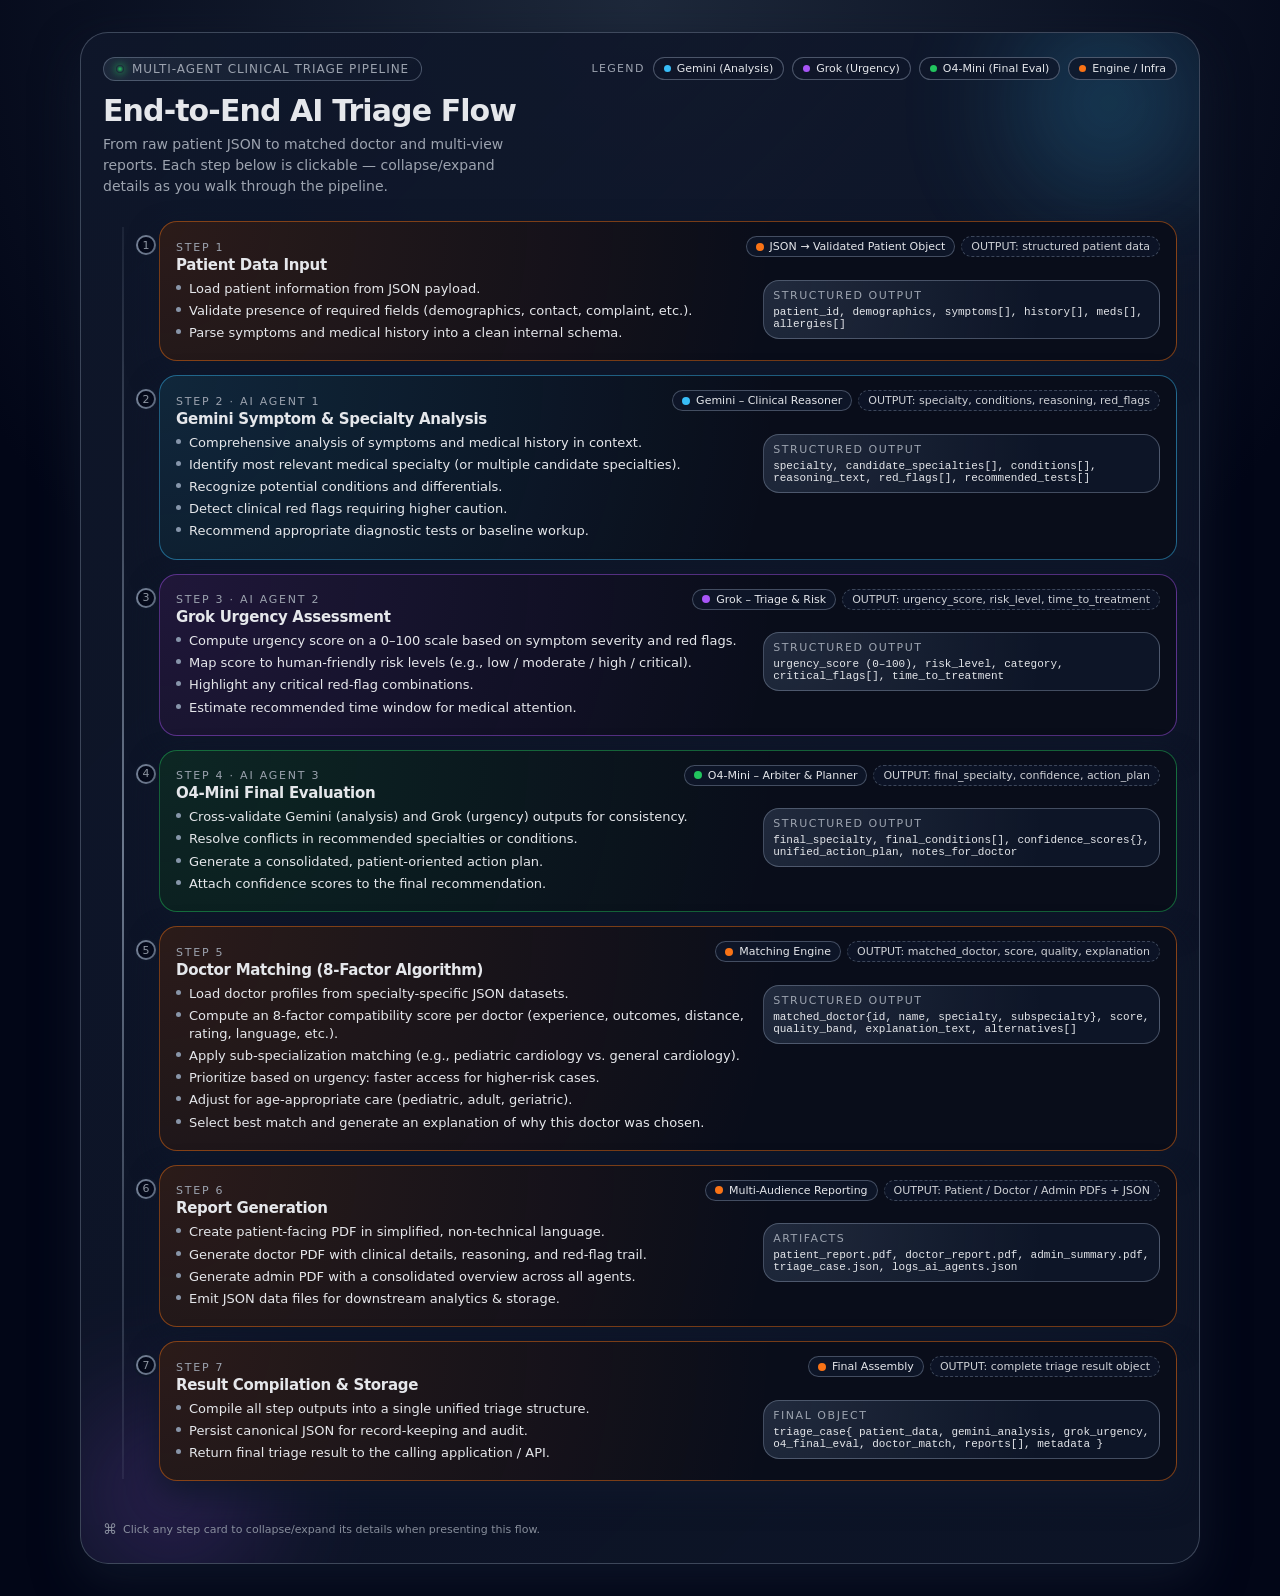
==== architecture.html @ 3b1440f9 "Rename architecture to architecture.html" ====
<!DOCTYPE html>
<html lang="en">
<head>
  <meta charset="UTF-8" />
  <title>AI Triage Pipeline Flow</title>
  <meta name="viewport" content="width=device-width, initial-scale=1" />
  <style>
    :root {
      --bg: #050816;
      --bg-soft: #090d1a;
      --card: #0f172a;
      --accent-1: #38bdf8;
      --accent-2: #a855f7;
      --accent-3: #22c55e;
      --accent-4: #f97316;
      --text-main: #e5e7eb;
      --text-muted: #9ca3af;
      --border-subtle: rgba(148, 163, 184, 0.25);
      --shadow-soft: 0 18px 45px rgba(15, 23, 42, 0.85);
      --radius-xl: 18px;
      --radius-pill: 999px;
      --transition-fast: 180ms ease-out;
    }

    * {
      box-sizing: border-box;
      margin: 0;
      padding: 0;
    }

    body {
      font-family: system-ui, -apple-system, BlinkMacSystemFont, "SF Pro Text",
        "Segoe UI", sans-serif;
      background: radial-gradient(circle at top, #1e293b 0, #020617 45%, #020617 100%);
      color: var(--text-main);
      min-height: 100vh;
      display: flex;
      justify-content: center;
      padding: 32px 16px;
    }

    .app-shell {
      width: 100%;
      max-width: 1120px;
      background: linear-gradient(135deg, rgba(15, 23, 42, 0.96), rgba(15, 23, 42, 0.8));
      border-radius: 28px;
      border: 1px solid rgba(148, 163, 184, 0.35);
      box-shadow: var(--shadow-soft);
      padding: 24px 22px 26px;
      position: relative;
      overflow: hidden;
    }

    /* subtle glow blobs */
    .blob {
      position: absolute;
      filter: blur(60px);
      opacity: 0.7;
      z-index: 0;
      pointer-events: none;
    }
    .blob-1 {
      width: 260px;
      height: 260px;
      background: radial-gradient(circle, rgba(56, 189, 248, 0.55), transparent 70%);
      top: -60px;
      right: -40px;
    }
    .blob-2 {
      width: 260px;
      height: 260px;
      background: radial-gradient(circle, rgba(168, 85, 247, 0.45), transparent 70%);
      bottom: -60px;
      left: -40px;
    }

    .content {
      position: relative;
      z-index: 1;
    }

    header {
      display: flex;
      flex-wrap: wrap;
      justify-content: space-between;
      gap: 16px;
      margin-bottom: 24px;
      align-items: flex-start;
    }

    .title-block {
      max-width: 520px;
    }

    .eyebrow {
      display: inline-flex;
      align-items: center;
      gap: 8px;
      padding: 4px 12px;
      border-radius: var(--radius-pill);
      border: 1px solid rgba(148, 163, 184, 0.4);
      background: linear-gradient(
        135deg,
        rgba(51, 65, 85, 0.45),
        rgba(15, 23, 42, 0.9)
      );
      font-size: 12px;
      text-transform: uppercase;
      letter-spacing: 0.08em;
      color: var(--text-muted);
      margin-bottom: 12px;
    }

    .eyebrow-dot {
      width: 8px;
      height: 8px;
      border-radius: 999px;
      background: radial-gradient(circle, #22c55e, transparent 65%);
      box-shadow: 0 0 8px rgba(34, 197, 94, 0.9);
    }

    h1 {
      font-size: clamp(24px, 3vw, 30px);
      letter-spacing: -0.03em;
      margin-bottom: 6px;
    }

    .subtitle {
      font-size: 14px;
      color: var(--text-muted);
      max-width: 420px;
      line-height: 1.5;
    }

    .legend {
      display: flex;
      flex-wrap: wrap;
      gap: 8px;
      align-items: center;
    }

    .legend-label {
      font-size: 11px;
      text-transform: uppercase;
      color: var(--text-muted);
      letter-spacing: 0.12em;
    }

    .legend-pill {
      padding: 4px 10px;
      border-radius: var(--radius-pill);
      font-size: 11px;
      border: 1px solid rgba(148, 163, 184, 0.45);
      display: inline-flex;
      align-items: center;
      gap: 6px;
      background: rgba(15, 23, 42, 0.8);
      backdrop-filter: blur(8px);
      white-space: nowrap;
    }

    .legend-pill span {
      width: 7px;
      height: 7px;
      border-radius: 999px;
    }

    .c1 { background: var(--accent-1); }
    .c2 { background: var(--accent-2); }
    .c3 { background: var(--accent-3); }
    .c4 { background: var(--accent-4); }

    main {
      margin-top: 10px;
      display: grid;
      grid-template-columns: minmax(0, 1fr);
      gap: 20px;
    }

    .flow-wrapper {
      position: relative;
      padding-left: 24px;
      margin-left: 10px;
    }

    /* vertical line */
    .flow-wrapper::before {
      content: "";
      position: absolute;
      left: 9px;
      top: 6px;
      bottom: 16px;
      width: 2px;
      background: linear-gradient(
        to bottom,
        rgba(148, 163, 184, 0.1),
        rgba(148, 163, 184, 0.7),
        rgba(148, 163, 184, 0.1)
      );
    }

    .step {
      position: relative;
      margin-bottom: 14px;
    }

    .step-node {
      position: absolute;
      left: -1px;
      top: 14px;
      width: 20px;
      height: 20px;
      border-radius: 999px;
      border: 2px solid rgba(148, 163, 184, 0.8);
      background: radial-gradient(circle, #0b1120 0, #020617 65%);
      display: flex;
      align-items: center;
      justify-content: center;
      font-size: 11px;
      color: var(--text-muted);
      box-shadow: 0 0 0 2px rgba(15, 23, 42, 1);
    }

    .step-card {
      margin-left: 22px;
      padding: 14px 16px 14px;
      border-radius: var(--radius-xl);
      background: radial-gradient(circle at top left, rgba(56, 189, 248, 0.08), transparent 55%),
                  radial-gradient(circle at bottom right, rgba(139, 92, 246, 0.08), transparent 60%),
                  var(--bg-soft);
      border: 1px solid var(--border-subtle);
      backdrop-filter: blur(12px);
      box-shadow: 0 14px 30px rgba(15, 23, 42, 0.85);
      cursor: pointer;
      transition: transform var(--transition-fast), box-shadow var(--transition-fast),
                  border-color var(--transition-fast), background var(--transition-fast);
    }

    .step-card[data-agent="gemini"] {
      background:
        radial-gradient(circle at top left, rgba(56, 189, 248, 0.15), transparent 60%),
        var(--bg-soft);
      border-color: rgba(56, 189, 248, 0.45);
    }

    .step-card[data-agent="grok"] {
      background:
        radial-gradient(circle at top left, rgba(168, 85, 247, 0.14), transparent 60%),
        var(--bg-soft);
      border-color: rgba(168, 85, 247, 0.45);
    }

    .step-card[data-agent="o4"] {
      background:
        radial-gradient(circle at top left, rgba(34, 197, 94, 0.14), transparent 60%),
        var(--bg-soft);
      border-color: rgba(34, 197, 94, 0.45);
    }

    .step-card[data-agent="engine"] {
      background:
        radial-gradient(circle at top left, rgba(249, 115, 22, 0.14), transparent 60%),
        var(--bg-soft);
      border-color: rgba(249, 115, 22, 0.45);
    }

    .step-card:hover {
      transform: translateY(-2px);
      box-shadow: 0 20px 50px rgba(15, 23, 42, 0.95);
      border-color: rgba(148, 163, 184, 0.8);
    }

    .step-header {
      display: flex;
      justify-content: space-between;
      gap: 12px;
      align-items: baseline;
      margin-bottom: 6px;
    }

    .step-title-block {
      display: flex;
      flex-direction: column;
      gap: 2px;
    }

    .step-label {
      font-size: 11px;
      text-transform: uppercase;
      letter-spacing: 0.16em;
      color: var(--text-muted);
    }

    .step-title {
      font-size: 15px;
      font-weight: 600;
      letter-spacing: -0.02em;
    }

    .step-meta {
      display: flex;
      flex-wrap: wrap;
      gap: 6px;
      align-items: center;
    }

    .chip {
      border-radius: var(--radius-pill);
      border: 1px solid rgba(148, 163, 184, 0.4);
      padding: 3px 9px;
      font-size: 11px;
      display: inline-flex;
      align-items: center;
      gap: 6px;
      background: rgba(15, 23, 42, 0.9);
      backdrop-filter: blur(8px);
      white-space: nowrap;
    }

    .chip-dot {
      width: 8px;
      height: 8px;
      border-radius: 999px;
    }

    .chip-dot.gemini { background: var(--accent-1); }
    .chip-dot.grok { background: var(--accent-2); }
    .chip-dot.o4 { background: var(--accent-3); }
    .chip-dot.engine { background: var(--accent-4); }

    .chip-output {
      border-style: dashed;
      opacity: 0.9;
    }

    .step-body {
      display: grid;
      grid-template-columns: minmax(0, 1.6fr) minmax(0, 1.1fr);
      gap: 10px;
      align-items: flex-start;
      margin-top: 6px;
    }

    .bullet-list {
      list-style: none;
      font-size: 13px;
      color: var(--text-main);
    }

    .bullet-list li {
      display: flex;
      gap: 8px;
      align-items: flex-start;
      margin-bottom: 4px;
      line-height: 1.4;
    }

    .bullet-dot {
      margin-top: 5px;
      width: 5px;
      height: 5px;
      border-radius: 999px;
      background: rgba(148, 163, 184, 0.9);
      flex-shrink: 0;
    }

    .output-block {
      padding: 8px 9px;
      border-radius: 16px;
      border: 1px solid rgba(148, 163, 184, 0.4);
      background: radial-gradient(circle at top left, rgba(148, 163, 184, 0.15), transparent 70%),
                  rgba(15, 23, 42, 0.9);
      font-size: 12px;
      color: var(--text-muted);
    }

    .output-label {
      font-size: 11px;
      text-transform: uppercase;
      letter-spacing: 0.14em;
      color: var(--text-muted);
      margin-bottom: 4px;
    }

    .output-fields {
      font-family: "JetBrains Mono", ui-monospace, SFMono-Regular, Menlo, Monaco, Consolas,
        "Liberation Mono", "Courier New", monospace;
      font-size: 11px;
      color: #e5e7eb;
      word-break: break-word;
    }

    .hint {
      margin-top: 6px;
      font-size: 11px;
      color: var(--text-muted);
      display: flex;
      align-items: center;
      gap: 6px;
      opacity: 0.85;
    }

    .hint span {
      font-size: 14px;
    }

    /* collapsed state for small screens / click */
    .step-card.collapsed .step-body {
      display: none;
    }

    .step-card.collapsed .chip-output {
      opacity: 0.6;
    }

    @media (max-width: 720px) {
      .app-shell {
        padding: 20px 16px 22px;
        border-radius: 22px;
      }

      header {
        flex-direction: column;
        align-items: flex-start;
      }

      .flow-wrapper {
        padding-left: 20px;
        margin-left: 0;
      }

      .flow-wrapper::before {
        left: 7px;
      }

      .step-node {
        left: -3px;
      }

      .step-body {
        grid-template-columns: minmax(0, 1fr);
        margin-top: 8px;
      }
    }
  </style>
</head>
<body>
  <div class="app-shell">
    <div class="blob blob-1"></div>
    <div class="blob blob-2"></div>

    <div class="content">
      <header>
        <div class="title-block">
          <div class="eyebrow">
            <div class="eyebrow-dot"></div>
            Multi-Agent Clinical Triage Pipeline
          </div>
          <h1>End-to-End AI Triage Flow</h1>
          <p class="subtitle">
            From raw patient JSON to matched doctor and multi-view reports.
            Each step below is clickable — collapse/expand details as you walk through the pipeline.
          </p>
        </div>
        <div class="legend">
          <span class="legend-label">Legend</span>
          <div class="legend-pill"><span class="c1"></span>Gemini (Analysis)</div>
          <div class="legend-pill"><span class="c2"></span>Grok (Urgency)</div>
          <div class="legend-pill"><span class="c3"></span>O4-Mini (Final Eval)</div>
          <div class="legend-pill"><span class="c4"></span>Engine / Infra</div>
        </div>
      </header>

      <main>
        <section class="flow-wrapper" id="flow">
          <!-- STEP 1 -->
          <article class="step">
            <div class="step-node">1</div>
            <div class="step-card" data-agent="engine">
              <div class="step-header">
                <div class="step-title-block">
                  <div class="step-label">Step 1</div>
                  <div class="step-title">Patient Data Input</div>
                </div>
                <div class="step-meta">
                  <div class="chip">
                    <div class="chip-dot engine"></div>
                    JSON → Validated Patient Object
                  </div>
                  <div class="chip chip-output">
                    OUTPUT: structured patient data
                  </div>
                </div>
              </div>

              <div class="step-body">
                <ul class="bullet-list">
                  <li>
                    <span class="bullet-dot"></span>
                    <span>Load patient information from JSON payload.</span>
                  </li>
                  <li>
                    <span class="bullet-dot"></span>
                    <span>Validate presence of required fields (demographics, contact, complaint, etc.).</span>
                  </li>
                  <li>
                    <span class="bullet-dot"></span>
                    <span>Parse symptoms and medical history into a clean internal schema.</span>
                  </li>
                </ul>
                <div class="output-block">
                  <div class="output-label">Structured Output</div>
                  <div class="output-fields">
                    patient_id, demographics, symptoms[], history[], meds[], allergies[]
                  </div>
                </div>
              </div>
            </div>
          </article>

          <!-- STEP 2 -->
          <article class="step">
            <div class="step-node">2</div>
            <div class="step-card" data-agent="gemini">
              <div class="step-header">
                <div class="step-title-block">
                  <div class="step-label">Step 2 · AI Agent 1</div>
                  <div class="step-title">Gemini Symptom &amp; Specialty Analysis</div>
                </div>
                <div class="step-meta">
                  <div class="chip">
                    <div class="chip-dot gemini"></div>
                    Gemini – Clinical Reasoner
                  </div>
                  <div class="chip chip-output">
                    OUTPUT: specialty, conditions, reasoning, red_flags
                  </div>
                </div>
              </div>

              <div class="step-body">
                <ul class="bullet-list">
                  <li>
                    <span class="bullet-dot"></span>
                    <span>Comprehensive analysis of symptoms and medical history in context.</span>
                  </li>
                  <li>
                    <span class="bullet-dot"></span>
                    <span>Identify most relevant medical specialty (or multiple candidate specialties).</span>
                  </li>
                  <li>
                    <span class="bullet-dot"></span>
                    <span>Recognize potential conditions and differentials.</span>
                  </li>
                  <li>
                    <span class="bullet-dot"></span>
                    <span>Detect clinical red flags requiring higher caution.</span>
                  </li>
                  <li>
                    <span class="bullet-dot"></span>
                    <span>Recommend appropriate diagnostic tests or baseline workup.</span>
                  </li>
                </ul>
                <div class="output-block">
                  <div class="output-label">Structured Output</div>
                  <div class="output-fields">
                    specialty, candidate_specialties[], conditions[], reasoning_text,
                    red_flags[], recommended_tests[]
                  </div>
                </div>
              </div>
            </div>
          </article>

          <!-- STEP 3 -->
          <article class="step">
            <div class="step-node">3</div>
            <div class="step-card" data-agent="grok">
              <div class="step-header">
                <div class="step-title-block">
                  <div class="step-label">Step 3 · AI Agent 2</div>
                  <div class="step-title">Grok Urgency Assessment</div>
                </div>
                <div class="step-meta">
                  <div class="chip">
                    <div class="chip-dot grok"></div>
                    Grok – Triage &amp; Risk
                  </div>
                  <div class="chip chip-output">
                    OUTPUT: urgency_score, risk_level, time_to_treatment
                  </div>
                </div>
              </div>

              <div class="step-body">
                <ul class="bullet-list">
                  <li>
                    <span class="bullet-dot"></span>
                    <span>Compute urgency score on a 0–100 scale based on symptom severity and red flags.</span>
                  </li>
                  <li>
                    <span class="bullet-dot"></span>
                    <span>Map score to human-friendly risk levels (e.g., low / moderate / high / critical).</span>
                  </li>
                  <li>
                    <span class="bullet-dot"></span>
                    <span>Highlight any critical red-flag combinations.</span>
                  </li>
                  <li>
                    <span class="bullet-dot"></span>
                    <span>Estimate recommended time window for medical attention.</span>
                  </li>
                </ul>
                <div class="output-block">
                  <div class="output-label">Structured Output</div>
                  <div class="output-fields">
                    urgency_score (0–100), risk_level, category, critical_flags[],
                    time_to_treatment
                  </div>
                </div>
              </div>
            </div>
          </article>

          <!-- STEP 4 -->
          <article class="step">
            <div class="step-node">4</div>
            <div class="step-card" data-agent="o4">
              <div class="step-header">
                <div class="step-title-block">
                  <div class="step-label">Step 4 · AI Agent 3</div>
                  <div class="step-title">O4-Mini Final Evaluation</div>
                </div>
                <div class="step-meta">
                  <div class="chip">
                    <div class="chip-dot o4"></div>
                    O4-Mini – Arbiter &amp; Planner
                  </div>
                  <div class="chip chip-output">
                    OUTPUT: final_specialty, confidence, action_plan
                  </div>
                </div>
              </div>

              <div class="step-body">
                <ul class="bullet-list">
                  <li>
                    <span class="bullet-dot"></span>
                    <span>Cross-validate Gemini (analysis) and Grok (urgency) outputs for consistency.</span>
                  </li>
                  <li>
                    <span class="bullet-dot"></span>
                    <span>Resolve conflicts in recommended specialties or conditions.</span>
                  </li>
                  <li>
                    <span class="bullet-dot"></span>
                    <span>Generate a consolidated, patient-oriented action plan.</span>
                  </li>
                  <li>
                    <span class="bullet-dot"></span>
                    <span>Attach confidence scores to the final recommendation.</span>
                  </li>
                </ul>
                <div class="output-block">
                  <div class="output-label">Structured Output</div>
                  <div class="output-fields">
                    final_specialty, final_conditions[], confidence_scores{},
                    unified_action_plan, notes_for_doctor
                  </div>
                </div>
              </div>
            </div>
          </article>

          <!-- STEP 5 -->
          <article class="step">
            <div class="step-node">5</div>
            <div class="step-card" data-agent="engine">
              <div class="step-header">
                <div class="step-title-block">
                  <div class="step-label">Step 5</div>
                  <div class="step-title">Doctor Matching (8-Factor Algorithm)</div>
                </div>
                <div class="step-meta">
                  <div class="chip">
                    <div class="chip-dot engine"></div>
                    Matching Engine
                  </div>
                  <div class="chip chip-output">
                    OUTPUT: matched_doctor, score, quality, explanation
                  </div>
                </div>
              </div>

              <div class="step-body">
                <ul class="bullet-list">
                  <li>
                    <span class="bullet-dot"></span>
                    <span>Load doctor profiles from specialty-specific JSON datasets.</span>
                  </li>
                  <li>
                    <span class="bullet-dot"></span>
                    <span>Compute an 8-factor compatibility score per doctor (experience, outcomes, distance, rating, language, etc.).</span>
                  </li>
                  <li>
                    <span class="bullet-dot"></span>
                    <span>Apply sub-specialization matching (e.g., pediatric cardiology vs. general cardiology).</span>
                  </li>
                  <li>
                    <span class="bullet-dot"></span>
                    <span>Prioritize based on urgency: faster access for higher-risk cases.</span>
                  </li>
                  <li>
                    <span class="bullet-dot"></span>
                    <span>Adjust for age-appropriate care (pediatric, adult, geriatric).</span>
                  </li>
                  <li>
                    <span class="bullet-dot"></span>
                    <span>Select best match and generate an explanation of why this doctor was chosen.</span>
                  </li>
                </ul>
                <div class="output-block">
                  <div class="output-label">Structured Output</div>
                  <div class="output-fields">
                    matched_doctor{id, name, specialty, subspecialty}, score,
                    quality_band, explanation_text, alternatives[]
                  </div>
                </div>
              </div>
            </div>
          </article>

          <!-- STEP 6 -->
          <article class="step">
            <div class="step-node">6</div>
            <div class="step-card" data-agent="engine">
              <div class="step-header">
                <div class="step-title-block">
                  <div class="step-label">Step 6</div>
                  <div class="step-title">Report Generation</div>
                </div>
                <div class="step-meta">
                  <div class="chip">
                    <div class="chip-dot engine"></div>
                    Multi-Audience Reporting
                  </div>
                  <div class="chip chip-output">
                    OUTPUT: Patient / Doctor / Admin PDFs + JSON
                  </div>
                </div>
              </div>

              <div class="step-body">
                <ul class="bullet-list">
                  <li>
                    <span class="bullet-dot"></span>
                    <span>Create patient-facing PDF in simplified, non-technical language.</span>
                  </li>
                  <li>
                    <span class="bullet-dot"></span>
                    <span>Generate doctor PDF with clinical details, reasoning, and red-flag trail.</span>
                  </li>
                  <li>
                    <span class="bullet-dot"></span>
                    <span>Generate admin PDF with a consolidated overview across all agents.</span>
                  </li>
                  <li>
                    <span class="bullet-dot"></span>
                    <span>Emit JSON data files for downstream analytics &amp; storage.</span>
                  </li>
                </ul>
                <div class="output-block">
                  <div class="output-label">Artifacts</div>
                  <div class="output-fields">
                    patient_report.pdf, doctor_report.pdf, admin_summary.pdf,
                    triage_case.json, logs_ai_agents.json
                  </div>
                </div>
              </div>
            </div>
          </article>

          <!-- STEP 7 -->
          <article class="step">
            <div class="step-node">7</div>
            <div class="step-card" data-agent="engine">
              <div class="step-header">
                <div class="step-title-block">
                  <div class="step-label">Step 7</div>
                  <div class="step-title">Result Compilation &amp; Storage</div>
                </div>
                <div class="step-meta">
                  <div class="chip">
                    <div class="chip-dot engine"></div>
                    Final Assembly
                  </div>
                  <div class="chip chip-output">
                    OUTPUT: complete triage result object
                  </div>
                </div>
              </div>

              <div class="step-body">
                <ul class="bullet-list">
                  <li>
                    <span class="bullet-dot"></span>
                    <span>Compile all step outputs into a single unified triage structure.</span>
                  </li>
                  <li>
                    <span class="bullet-dot"></span>
                    <span>Persist canonical JSON for record-keeping and audit.</span>
                  </li>
                  <li>
                    <span class="bullet-dot"></span>
                    <span>Return final triage result to the calling application / API.</span>
                  </li>
                </ul>
                <div class="output-block">
                  <div class="output-label">Final Object</div>
                  <div class="output-fields">
                    triage_case{
                      patient_data,
                      gemini_analysis,
                      grok_urgency,
                      o4_final_eval,
                      doctor_match,
                      reports[],
                      metadata
                    }
                  </div>
                </div>
              </div>
            </div>
          </article>
        </section>

        <div class="hint">
          <span>⌘</span> Click any step card to collapse/expand its details when presenting this flow.
        </div>
      </main>
    </div>
  </div>

  <script>
    // Simple interaction: toggle collapse on click
    document.querySelectorAll(".step-card").forEach((card) => {
      card.addEventListener("click", (e) => {
        // avoid toggling when selecting text
        if (window.getSelection().toString().length > 0) return;
        card.classList.toggle("collapsed");
      });
    });
  </script>
</body>
</html>
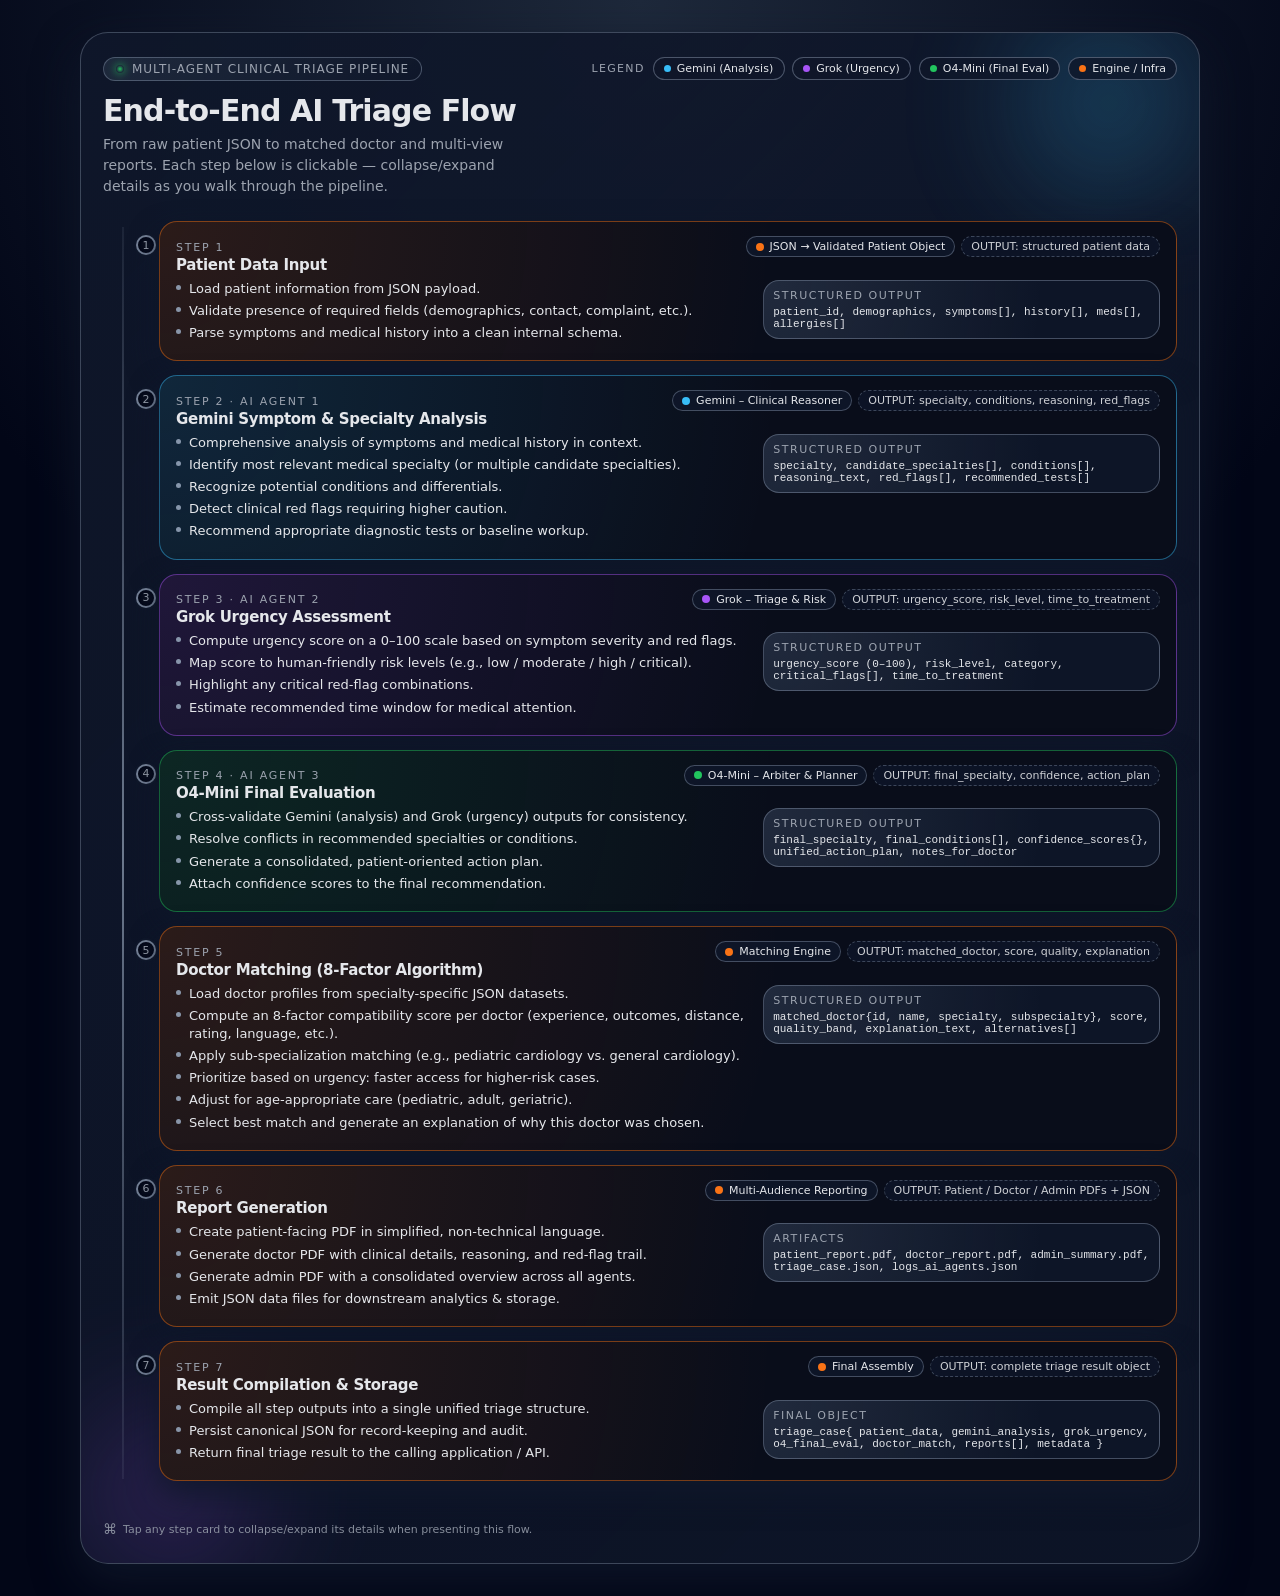
==== commit f63cdec3: "Update architecture.html" ====
--- a/architecture.html
+++ b/architecture.html
@@ -183,7 +183,7 @@
       margin-left: 10px;
     }
 
-    /* vertical line */
+    /* vertical line (desktop / tablet) */
     .flow-wrapper::before {
       content: "";
       position: absolute;
@@ -302,6 +302,7 @@
       flex-wrap: wrap;
       gap: 6px;
       align-items: center;
+      justify-content: flex-end;
     }
 
     .chip {
@@ -404,7 +405,7 @@
       font-size: 14px;
     }
 
-    /* collapsed state for small screens / click */
+    /* collapsed state */
     .step-card.collapsed .step-body {
       display: none;
     }
@@ -413,15 +414,30 @@
       opacity: 0.6;
     }
 
+    /* Tablet / smaller desktop tweaks */
     @media (max-width: 720px) {
+      body {
+        padding: 20px 10px;
+      }
+
       .app-shell {
-        padding: 20px 16px 22px;
+        padding: 18px 14px 20px;
         border-radius: 22px;
       }
 
       header {
         flex-direction: column;
         align-items: flex-start;
+        gap: 10px;
+        margin-bottom: 18px;
+      }
+
+      .subtitle {
+        max-width: 100%;
+      }
+
+      .legend {
+        gap: 6px;
       }
 
       .flow-wrapper {
@@ -440,6 +456,97 @@
       .step-body {
         grid-template-columns: minmax(0, 1fr);
         margin-top: 8px;
+      }
+
+      .step-meta {
+        justify-content: flex-start;
+      }
+    }
+
+    /* Phone-first adjustments */
+    @media (max-width: 480px) {
+      body {
+        padding: 16px 8px;
+      }
+
+      .app-shell {
+        padding: 16px 12px 18px;
+        border-radius: 20px;
+      }
+
+      h1 {
+        font-size: 22px;
+      }
+
+      .subtitle {
+        font-size: 13px;
+      }
+
+      .flow-wrapper {
+        padding-left: 0;
+        margin-left: 0;
+      }
+
+      .flow-wrapper::before {
+        display: none; /* no vertical line on tiny screens */
+      }
+
+      .step {
+        margin-bottom: 12px;
+      }
+
+      .step-node {
+        position: relative;    /* becomes inline, not pinned to the side */
+        left: 0;
+        top: 0;
+        margin-bottom: 6px;
+        width: 22px;
+        height: 22px;
+        font-size: 12px;
+      }
+
+      .step-card {
+        margin-left: 0;        /* full-width card */
+        padding: 12px 12px 12px;
+      }
+
+      .step-header {
+        flex-direction: column;
+        align-items: flex-start;
+        gap: 6px;
+      }
+
+      .step-title {
+        font-size: 14px;
+      }
+
+      .step-label {
+        font-size: 10px;
+      }
+
+      .chip {
+        font-size: 10px;
+        padding: 2px 8px;
+      }
+
+      .chip-output {
+        max-width: 100%;
+      }
+
+      .bullet-list {
+        font-size: 12px;
+      }
+
+      .output-block {
+        font-size: 11px;
+      }
+
+      .output-fields {
+        font-size: 10px;
+      }
+
+      .hint {
+        font-size: 10px;
       }
     }
   </style>
@@ -835,7 +942,7 @@
         </section>
 
         <div class="hint">
-          <span>⌘</span> Click any step card to collapse/expand its details when presenting this flow.
+          <span>⌘</span> Tap any step card to collapse/expand its details when presenting this flow.
         </div>
       </main>
     </div>
@@ -843,7 +950,15 @@
 
   <script>
     // Simple interaction: toggle collapse on click
-    document.querySelectorAll(".step-card").forEach((card) => {
+    const cards = document.querySelectorAll(".step-card");
+    const isMobile = window.innerWidth <= 720;
+
+    // On mobile, start collapsed to make scrolling easier
+    if (isMobile) {
+      cards.forEach(card => card.classList.add("collapsed"));
+    }
+
+    cards.forEach((card) => {
       card.addEventListener("click", (e) => {
         // avoid toggling when selecting text
         if (window.getSelection().toString().length > 0) return;
